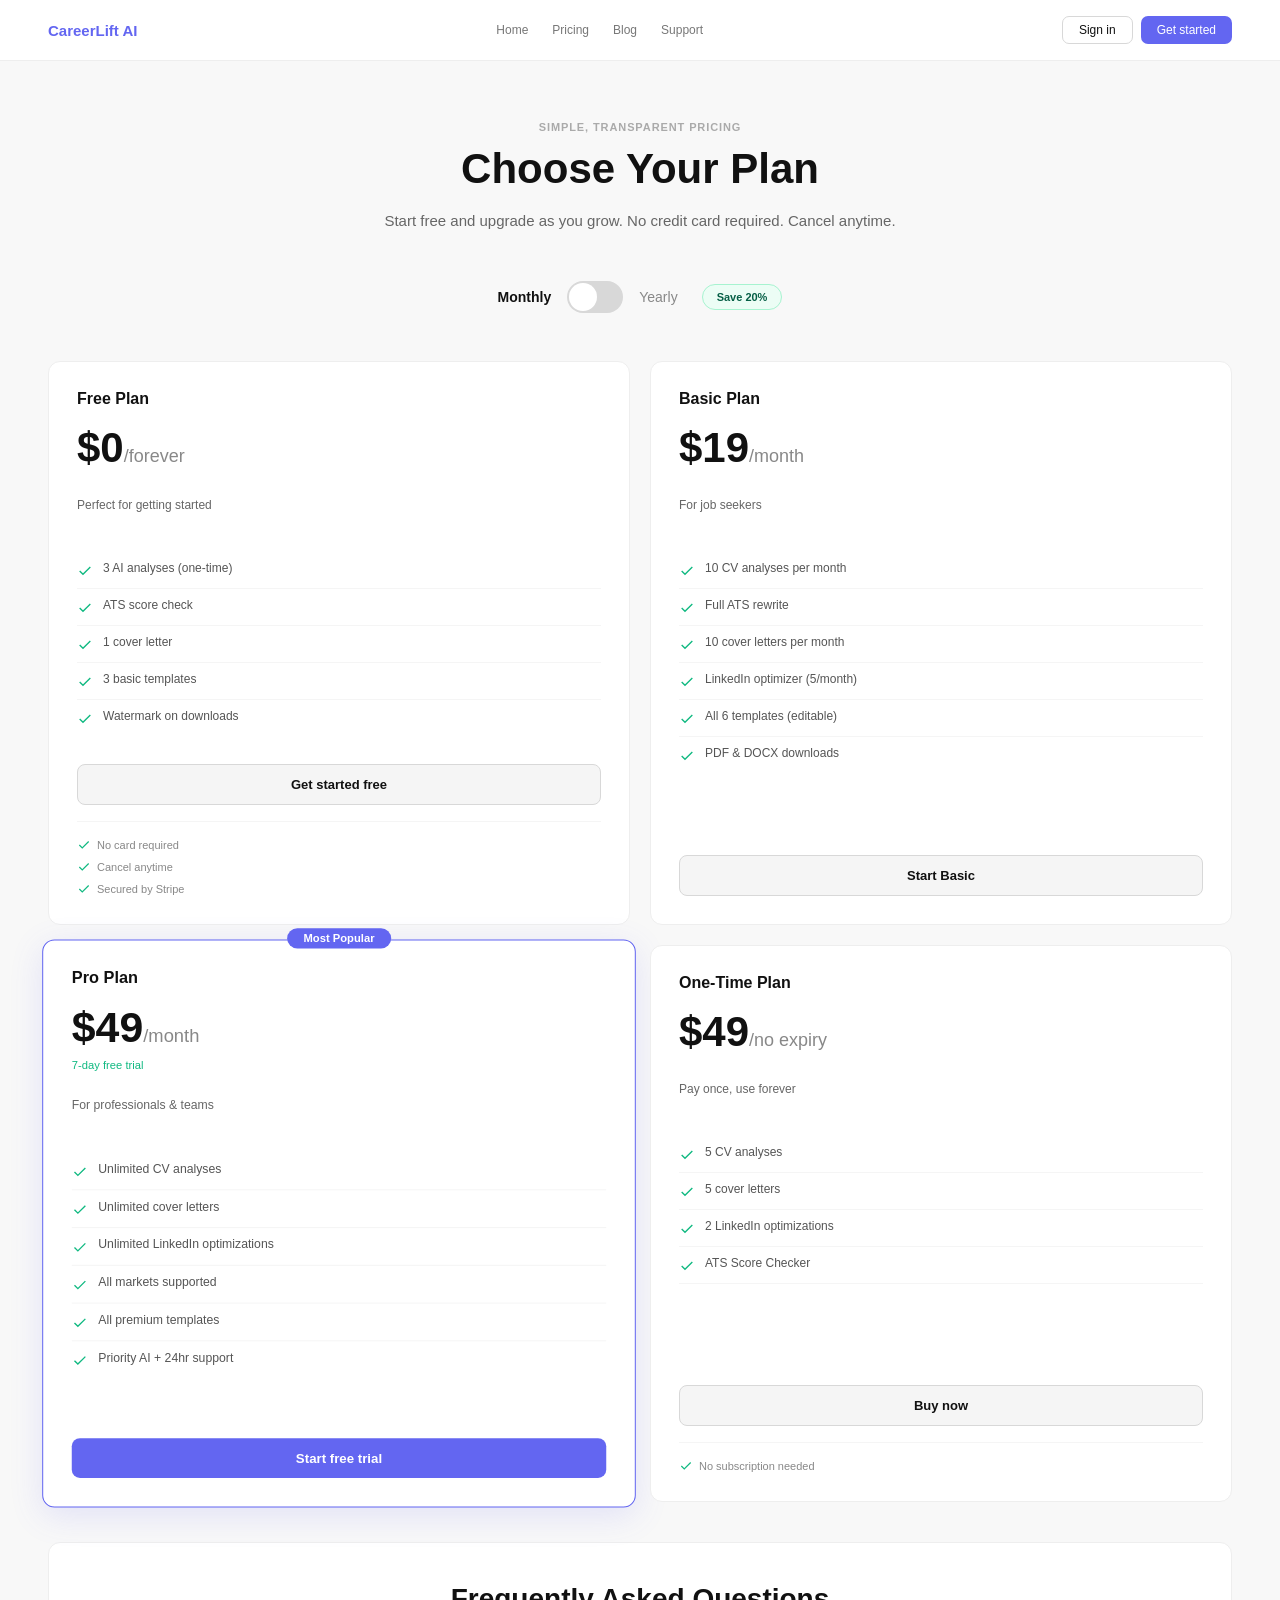
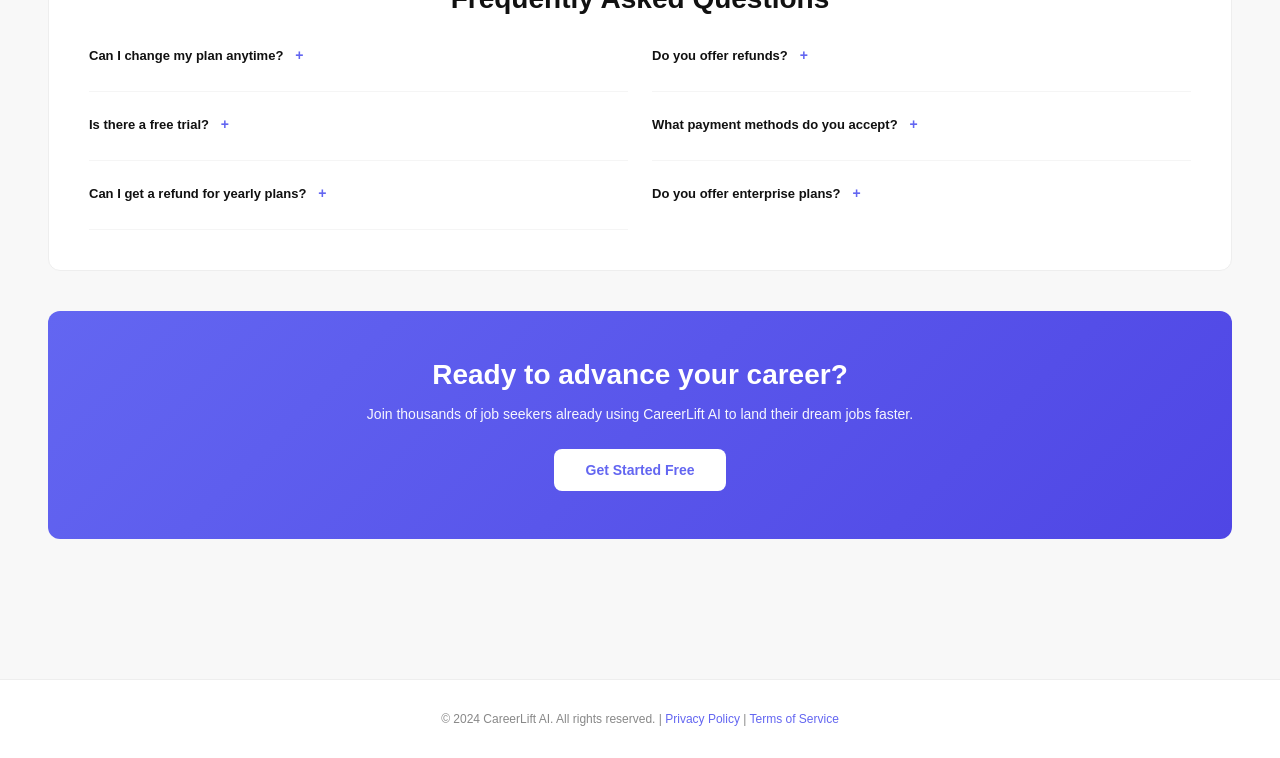
==== pricing.html @ f277c456 "feat: Add pricing page with monthly/yearly toggle and updated pricing section - Create standalone pr" ====
<!DOCTYPE html>
<html lang="en">
<head>
<meta charset="UTF-8">
<meta name="viewport" content="width=device-width, initial-scale=1.0">
<title>Pricing - CareerLift AI</title>
<style>
*{box-sizing:border-box;margin:0;padding:0}
body{font-family:-apple-system,BlinkMacSystemFont,'Segoe UI',sans-serif;color:#111;font-size:13px;background:#f8f8f8;min-height:100vh}

/* ═══ HEADER ═══ */
.site-nav{display:flex;align-items:center;justify-content:space-between;padding:16px 48px;border-bottom:1px solid #eee;background:#fff}
.nav-logo{font-size:15px;font-weight:700;color:#6366F1}
.nav-links{display:flex;gap:24px}
.nav-links a{font-size:12px;color:#777;cursor:pointer;text-decoration:none}
.nav-links a:hover{color:#111}
.nav-right{display:flex;gap:8px}
.btn-ghost{padding:6px 16px;border-radius:7px;border:1px solid #d8d8d8;background:#fff;font-size:12px;cursor:pointer;color:#111}
.btn-ghost:hover{background:#f5f5f5}
.btn-indigo{padding:6px 16px;border-radius:7px;background:#6366F1;color:#fff;border:none;font-size:12px;cursor:pointer;font-weight:500}
.btn-indigo:hover{background:#4F46E5}

/* ═══ PRICING SECTION ═══ */
.pricing-section{padding:60px 48px}
.pricing-header{text-align:center;margin-bottom:48px}
.pricing-eyebrow{font-size:11px;font-weight:600;color:#aaa;letter-spacing:.9px;text-transform:uppercase;margin-bottom:12px;display:block}
.pricing-h1{font-size:42px;font-weight:700;color:#111;margin-bottom:16px}
.pricing-sub{font-size:15px;color:#666;line-height:1.6;margin-bottom:32px;max-width:600px;margin-left:auto;margin-right:auto}

/* ═══ TOGGLE ═══ */
.toggle-wrapper{display:flex;align-items:center;justify-content:center;gap:16px;margin-bottom:48px}
.toggle-label{font-size:14px;font-weight:600;color:#111}
.toggle-label.inactive{font-size:14px;font-weight:400;color:#888}
.toggle-switch{position:relative;display:inline-flex;width:56px;height:32px;background:#d8d8d8;border-radius:16px;cursor:pointer;transition:background .3s;border:none;padding:2px}
.toggle-switch.active{background:#6366F1}
.toggle-knob{position:absolute;width:28px;height:28px;background:#fff;border-radius:50%;top:2px;left:2px;transition:left .3s;display:flex;align-items:center;justify-content:center}
.toggle-switch.active .toggle-knob{left:26px}
.savings-badge{display:inline-flex;align-items:center;gap:6px;padding:6px 14px;background:#ECFDF5;border:1px solid #A7F3D0;border-radius:20px;font-size:11px;color:#065F46;font-weight:600;margin-left:8px}

/* ═══ PLANS GRID ═══ */
.plans-grid{display:grid;grid-template-columns:repeat(4,1fr);gap:20px;margin-bottom:40px}

@media(max-width:1400px){.plans-grid{grid-template-columns:repeat(2,1fr)}}
@media(max-width:768px){.plans-grid{grid-template-columns:1fr}}

.plan-card{background:#fff;border:1px solid #eee;border-radius:12px;padding:28px;position:relative;transition:all .2s;display:flex;flex-direction:column}
.plan-card:hover{border-color:#c7d2fe;box-shadow:0 4px 20px rgba(99,102,241,.1)}
.plan-card.popular{border-color:#6366F1;box-shadow:0 8px 32px rgba(99,102,241,.15);transform:scale(1.02)}

.popular-badge{position:absolute;top:-12px;left:50%;transform:translateX(-50%);background:#6366F1;color:#fff;padding:4px 16px;border-radius:20px;font-size:11px;font-weight:600;white-space:nowrap}

.plan-name{font-size:16px;font-weight:700;color:#111;margin-bottom:16px}
.plan-price-section{margin-bottom:24px}
.plan-price{font-size:42px;font-weight:700;color:#111}
.plan-price span{font-size:18px;color:#888;font-weight:400}
.plan-period{font-size:12px;color:#888;margin-top:4px}
.plan-trial{font-size:11px;color:#10B981;margin-top:6px;font-weight:500}

.plan-desc{font-size:12px;color:#666;margin-bottom:24px;min-height:32px;line-height:1.5}

.plan-features{list-style:none;margin-bottom:28px;flex-grow:1}
.plan-features li{display:flex;align-items:flex-start;gap:10px;padding:9px 0;border-bottom:1px solid #f5f5f5;font-size:12px;color:#555}
.plan-features li:last-child{border-bottom:none}
.feat-icon{width:16px;height:16px;flex-shrink:0;margin-top:2px}
.feat-icon svg{width:16px;height:16px;stroke:#10B981;fill:none;stroke-width:2}

.plan-button{width:100%;padding:12px;border-radius:8px;border:none;font-size:13px;font-weight:600;cursor:pointer;transition:all .2s}
.plan-button.primary{background:#6366F1;color:#fff}
.plan-button.primary:hover{background:#4F46E5}
.plan-button.secondary{background:#f5f5f5;color:#111;border:1px solid #d8d8d8}
.plan-button.secondary:hover{background:#ebebeb}

.plan-notes{display:flex;flex-direction:column;gap:8px;margin-top:16px;padding-top:16px;border-top:1px solid #f5f5f5;font-size:11px;color:#888}
.note-item{display:flex;align-items:center;gap:6px}
.note-item svg{width:14px;height:14px;stroke:#10B981;fill:none;stroke-width:2;flex-shrink:0}

.faq-section{background:#fff;border-radius:12px;padding:40px;border:1px solid #eee;margin-bottom:40px}
.faq-title{font-size:28px;font-weight:700;color:#111;text-align:center;margin-bottom:32px}
.faq-grid{display:grid;grid-template-columns:repeat(2,1fr);gap:24px}

@media(max-width:768px){.faq-grid{grid-template-columns:1fr}}

.faq-item{padding-bottom:20px;border-bottom:1px solid #f5f5f5}
.faq-item:last-child{border-bottom:none}
.faq-q{font-size:13px;font-weight:600;color:#111;margin-bottom:8px;cursor:pointer;display:flex;align-items:center;gap:8px;user-select:none}
.faq-q:hover{color:#6366F1}
.faq-toggle{font-size:14px;color:#6366F1;width:16px;height:16px;display:flex;align-items:center;justify-content:center}
.faq-a{font-size:12px;color:#666;line-height:1.6;max-height:200px;overflow:hidden;transition:max-height .3s}
.faq-a.hidden{max-height:0;padding:0}
.faq-a:not(.hidden){padding-top:8px}

/* ═══ CTA SECTION ═══ */
.cta-section{background:linear-gradient(135deg,#6366F1 0%,#4F46E5 100%);border-radius:12px;padding:48px;text-align:center;color:#fff;margin-bottom:40px}
.cta-h{font-size:28px;font-weight:700;margin-bottom:12px}
.cta-p{font-size:14px;line-height:1.6;margin-bottom:24px;opacity:.95;max-width:600px;margin-left:auto;margin-right:auto}
.cta-btn{display:inline-block;padding:13px 32px;background:#fff;color:#6366F1;border-radius:8px;font-size:14px;font-weight:600;cursor:pointer;border:none}
.cta-btn:hover{background:#f5f5f5}

/* ═══ FOOTER ═══ */
.footer{background:#fff;border-top:1px solid #eee;padding:32px 48px;text-align:center;color:#888;font-size:12px;margin-top:40px}

/* ═══ RESPONSIVE ═══ */
@media(max-width:1024px){
  .pricing-section{padding:40px 32px}
}

@media(max-width:768px){
  .site-nav{padding:16px 24px;flex-wrap:wrap;gap:12px}
  .nav-links{gap:16px;font-size:11px}
  .pricing-section{padding:32px 20px}
  .pricing-h1{font-size:32px}
  .pricing-header{margin-bottom:36px}
  .toggle-wrapper{flex-wrap:wrap;gap:12px}
  .plan-card.popular{transform:scale(1)}
  .faq-section{padding:24px}
  .cta-section{padding:32px 20px}
}

/* ═══ HIDDEN ELEMENTS ═══ */
.hidden-price{display:none}
</style>
</head>
<body>

<!-- Navigation -->
<div class="site-nav">
  <div class="nav-logo">CareerLift AI</div>
  <div class="nav-links">
    <a href="index.html">Home</a>
    <a href="#pricing">Pricing</a>
    <a href="#">Blog</a>
    <a href="#">Support</a>
  </div>
  <div class="nav-right">
    <button class="btn-ghost">Sign in</button>
    <button class="btn-indigo">Get started</button>
  </div>
</div>

<!-- Pricing Section -->
<section class="pricing-section" id="pricing">
  <div class="pricing-header">
    <span class="pricing-eyebrow">Simple, Transparent Pricing</span>
    <h1 class="pricing-h1">Choose Your Plan</h1>
    <p class="pricing-sub">Start free and upgrade as you grow. No credit card required. Cancel anytime.</p>
  </div>

  <!-- Toggle -->
  <div class="toggle-wrapper">
    <span class="toggle-label">Monthly</span>
    <button class="toggle-switch" id="billingToggle" onclick="toggleBilling()">
      <div class="toggle-knob"></div>
    </button>
    <span class="toggle-label inactive" id="yearlyLabel">Yearly</span>
    <span class="savings-badge">Save 20% <span style="display:none" id="savingsBadge"></span></span>
  </div>

  <!-- Plans Grid -->
  <div class="plans-grid">
    <!-- Free Plan -->
    <div class="plan-card">
      <div class="plan-name">Free Plan</div>
      <div class="plan-price-section">
        <div class="plan-price">$0<span>/forever</span></div>
      </div>
      <p class="plan-desc">Perfect for getting started</p>
      <ul class="plan-features">
        <li>
          <div class="feat-icon"><svg viewBox="0 0 24 24" fill="none" stroke="currentColor"><polyline points="20 6 9 17 4 12"></polyline></svg></div>
          <span>3 AI analyses (one-time)</span>
        </li>
        <li>
          <div class="feat-icon"><svg viewBox="0 0 24 24" fill="none" stroke="currentColor"><polyline points="20 6 9 17 4 12"></polyline></svg></div>
          <span>ATS score check</span>
        </li>
        <li>
          <div class="feat-icon"><svg viewBox="0 0 24 24" fill="none" stroke="currentColor"><polyline points="20 6 9 17 4 12"></polyline></svg></div>
          <span>1 cover letter</span>
        </li>
        <li>
          <div class="feat-icon"><svg viewBox="0 0 24 24" fill="none" stroke="currentColor"><polyline points="20 6 9 17 4 12"></polyline></svg></div>
          <span>3 basic templates</span>
        </li>
        <li>
          <div class="feat-icon"><svg viewBox="0 0 24 24" fill="none" stroke="currentColor"><polyline points="20 6 9 17 4 12"></polyline></svg></div>
          <span>Watermark on downloads</span>
        </li>
      </ul>
      <button class="plan-button secondary">Get started free</button>
      <div class="plan-notes">
        <div class="note-item">
          <svg viewBox="0 0 24 24" fill="none" stroke="currentColor"><polyline points="20 6 9 17 4 12"></polyline></svg>
          <span>No card required</span>
        </div>
        <div class="note-item">
          <svg viewBox="0 0 24 24" fill="none" stroke="currentColor"><polyline points="20 6 9 17 4 12"></polyline></svg>
          <span>Cancel anytime</span>
        </div>
        <div class="note-item">
          <svg viewBox="0 0 24 24" fill="none" stroke="currentColor"><polyline points="20 6 9 17 4 12"></polyline></svg>
          <span>Secured by Stripe</span>
        </div>
      </div>
    </div>

    <!-- Basic Plan -->
    <div class="plan-card">
      <div class="plan-name">Basic Plan</div>
      <div class="plan-price-section">
        <div class="plan-price monthly-price">$19<span>/month</span></div>
        <div class="plan-price yearly-price hidden-price">$16<span>/month (billed $190/yr)</span></div>
      </div>
      <p class="plan-desc">For job seekers</p>
      <ul class="plan-features">
        <li>
          <div class="feat-icon"><svg viewBox="0 0 24 24" fill="none" stroke="currentColor"><polyline points="20 6 9 17 4 12"></polyline></svg></div>
          <span>10 CV analyses per month</span>
        </li>
        <li>
          <div class="feat-icon"><svg viewBox="0 0 24 24" fill="none" stroke="currentColor"><polyline points="20 6 9 17 4 12"></polyline></svg></div>
          <span>Full ATS rewrite</span>
        </li>
        <li>
          <div class="feat-icon"><svg viewBox="0 0 24 24" fill="none" stroke="currentColor"><polyline points="20 6 9 17 4 12"></polyline></svg></div>
          <span>10 cover letters per month</span>
        </li>
        <li>
          <div class="feat-icon"><svg viewBox="0 0 24 24" fill="none" stroke="currentColor"><polyline points="20 6 9 17 4 12"></polyline></svg></div>
          <span>LinkedIn optimizer (5/month)</span>
        </li>
        <li>
          <div class="feat-icon"><svg viewBox="0 0 24 24" fill="none" stroke="currentColor"><polyline points="20 6 9 17 4 12"></polyline></svg></div>
          <span>All 6 templates (editable)</span>
        </li>
        <li>
          <div class="feat-icon"><svg viewBox="0 0 24 24" fill="none" stroke="currentColor"><polyline points="20 6 9 17 4 12"></polyline></svg></div>
          <span>PDF & DOCX downloads</span>
        </li>
      </ul>
      <button class="plan-button secondary">Start Basic</button>
    </div>

    <!-- Pro Plan (Most Popular) -->
    <div class="plan-card popular">
      <div class="popular-badge">Most Popular</div>
      <div class="plan-name">Pro Plan</div>
      <div class="plan-price-section">
        <div class="plan-price monthly-price">$49<span>/month</span></div>
        <div class="plan-price yearly-price hidden-price">$33<span>/month (billed $399/yr)</span></div>
        <div class="plan-trial monthly-price">7-day free trial</div>
        <div class="plan-trial yearly-price hidden-price">7-day free trial</div>
      </div>
      <p class="plan-desc">For professionals & teams</p>
      <ul class="plan-features">
        <li>
          <div class="feat-icon"><svg viewBox="0 0 24 24" fill="none" stroke="currentColor"><polyline points="20 6 9 17 4 12"></polyline></svg></div>
          <span>Unlimited CV analyses</span>
        </li>
        <li>
          <div class="feat-icon"><svg viewBox="0 0 24 24" fill="none" stroke="currentColor"><polyline points="20 6 9 17 4 12"></polyline></svg></div>
          <span>Unlimited cover letters</span>
        </li>
        <li>
          <div class="feat-icon"><svg viewBox="0 0 24 24" fill="none" stroke="currentColor"><polyline points="20 6 9 17 4 12"></polyline></svg></div>
          <span>Unlimited LinkedIn optimizations</span>
        </li>
        <li>
          <div class="feat-icon"><svg viewBox="0 0 24 24" fill="none" stroke="currentColor"><polyline points="20 6 9 17 4 12"></polyline></svg></div>
          <span>All markets supported</span>
        </li>
        <li>
          <div class="feat-icon"><svg viewBox="0 0 24 24" fill="none" stroke="currentColor"><polyline points="20 6 9 17 4 12"></polyline></svg></div>
          <span>All premium templates</span>
        </li>
        <li>
          <div class="feat-icon"><svg viewBox="0 0 24 24" fill="none" stroke="currentColor"><polyline points="20 6 9 17 4 12"></polyline></svg></div>
          <span>Priority AI + 24hr support</span>
        </li>
      </ul>
      <button class="plan-button primary">Start free trial</button>
    </div>

    <!-- One-Time Plan -->
    <div class="plan-card">
      <div class="plan-name">One-Time Plan</div>
      <div class="plan-price-section">
        <div class="plan-price">$49<span>/no expiry</span></div>
      </div>
      <p class="plan-desc">Pay once, use forever</p>
      <ul class="plan-features">
        <li>
          <div class="feat-icon"><svg viewBox="0 0 24 24" fill="none" stroke="currentColor"><polyline points="20 6 9 17 4 12"></polyline></svg></div>
          <span>5 CV analyses</span>
        </li>
        <li>
          <div class="feat-icon"><svg viewBox="0 0 24 24" fill="none" stroke="currentColor"><polyline points="20 6 9 17 4 12"></polyline></svg></div>
          <span>5 cover letters</span>
        </li>
        <li>
          <div class="feat-icon"><svg viewBox="0 0 24 24" fill="none" stroke="currentColor"><polyline points="20 6 9 17 4 12"></polyline></svg></div>
          <span>2 LinkedIn optimizations</span>
        </li>
        <li>
          <div class="feat-icon"><svg viewBox="0 0 24 24" fill="none" stroke="currentColor"><polyline points="20 6 9 17 4 12"></polyline></svg></div>
          <span>ATS Score Checker</span>
        </li>
        <li style="visibility:hidden">
          <div class="feat-icon"><svg viewBox="0 0 24 24" fill="none" stroke="currentColor"><polyline points="20 6 9 17 4 12"></polyline></svg></div>
          <span>Placeholder</span>
        </li>
        <li style="visibility:hidden">
          <div class="feat-icon"><svg viewBox="0 0 24 24" fill="none" stroke="currentColor"><polyline points="20 6 9 17 4 12"></polyline></svg></div>
          <span>Placeholder</span>
        </li>
      </ul>
      <button class="plan-button secondary">Buy now</button>
      <div class="plan-notes">
        <div class="note-item">
          <svg viewBox="0 0 24 24" fill="none" stroke="currentColor"><polyline points="20 6 9 17 4 12"></polyline></svg>
          <span>No subscription needed</span>
        </div>
      </div>
    </div>
  </div>

  <!-- FAQ Section -->
  <div class="faq-section">
    <h2 class="faq-title">Frequently Asked Questions</h2>
    <div class="faq-grid">
      <div class="faq-item">
        <div class="faq-q" onclick="toggleFAQ(this)">
          <span>Can I change my plan anytime?</span>
          <span class="faq-toggle">+</span>
        </div>
        <div class="faq-a hidden">Yes! You can upgrade or downgrade your plan at any time. Changes take effect immediately.</div>
      </div>
      <div class="faq-item">
        <div class="faq-q" onclick="toggleFAQ(this)">
          <span>Do you offer refunds?</span>
          <span class="faq-toggle">+</span>
        </div>
        <div class="faq-a hidden">We offer a 7-day money-back guarantee on all paid plans. No questions asked!</div>
      </div>
      <div class="faq-item">
        <div class="faq-q" onclick="toggleFAQ(this)">
          <span>Is there a free trial?</span>
          <span class="faq-toggle">+</span>
        </div>
        <div class="faq-a hidden">Yes! Pro Plan includes a 7-day free trial. Free Plan is available forever without a card.</div>
      </div>
      <div class="faq-item">
        <div class="faq-q" onclick="toggleFAQ(this)">
          <span>What payment methods do you accept?</span>
          <span class="faq-toggle">+</span>
        </div>
        <div class="faq-a hidden">We accept all major credit cards, Apple Pay, and Google Pay. Secure payments powered by Stripe.</div>
      </div>
      <div class="faq-item">
        <div class="faq-q" onclick="toggleFAQ(this)">
          <span>Can I get a refund for yearly plans?</span>
          <span class="faq-toggle">+</span>
        </div>
        <div class="faq-a hidden">Yes, yearly plans include a 14-day money-back guarantee. Perfect for testing the full feature set.</div>
      </div>
      <div class="faq-item">
        <div class="faq-q" onclick="toggleFAQ(this)">
          <span>Do you offer enterprise plans?</span>
          <span class="faq-toggle">+</span>
        </div>
        <div class="faq-a hidden">Yes! Contact our sales team for custom enterprise pricing and features tailored to your needs.</div>
      </div>
    </div>
  </div>

  <!-- CTA Section -->
  <div class="cta-section">
    <h2 class="cta-h">Ready to advance your career?</h2>
    <p class="cta-p">Join thousands of job seekers already using CareerLift AI to land their dream jobs faster.</p>
    <button class="cta-btn">Get Started Free</button>
  </div>
</section>

<!-- Footer -->
<div class="footer">
  <p>&copy; 2024 CareerLift AI. All rights reserved. | <a href="#" style="color:#6366F1;text-decoration:none">Privacy Policy</a> | <a href="#" style="color:#6366F1;text-decoration:none">Terms of Service</a></p>
</div>

<script>
let isYearly = false;

function toggleBilling() {
  isYearly = !isYearly;
  const toggle = document.getElementById('billingToggle');
  const yearlyLabel = document.getElementById('yearlyLabel');
  
  // Update toggle appearance
  toggle.classList.toggle('active');
  
  // Update labels
  document.querySelector('.toggle-label').classList.toggle('inactive');
  yearlyLabel.classList.toggle('inactive');
  
  // Update all prices
  updateAllPrices();
}

function updateAllPrices() {
  const monthlyPrices = document.querySelectorAll('.monthly-price');
  const yearlyPrices = document.querySelectorAll('.yearly-price');
  
  monthlyPrices.forEach(price => {
    price.classList.toggle('hidden-price');
  });
  
  yearlyPrices.forEach(price => {
    price.classList.toggle('hidden-price');
  });
}

function toggleFAQ(element) {
  const answer = element.nextElementSibling;
  const toggle = element.querySelector('.faq-toggle');
  
  answer.classList.toggle('hidden');
  toggle.textContent = answer.classList.contains('hidden') ? '+' : '−';
}

// Smooth scroll for anchor links
document.querySelectorAll('a[href^="#"]').forEach(anchor => {
  anchor.addEventListener('click', function(e) {
    const href = this.getAttribute('href');
    if (href !== '#' && document.querySelector(href)) {
      e.preventDefault();
      document.querySelector(href).scrollIntoView({behavior: 'smooth'});
    }
  });
});
</script>

</body>
</html>
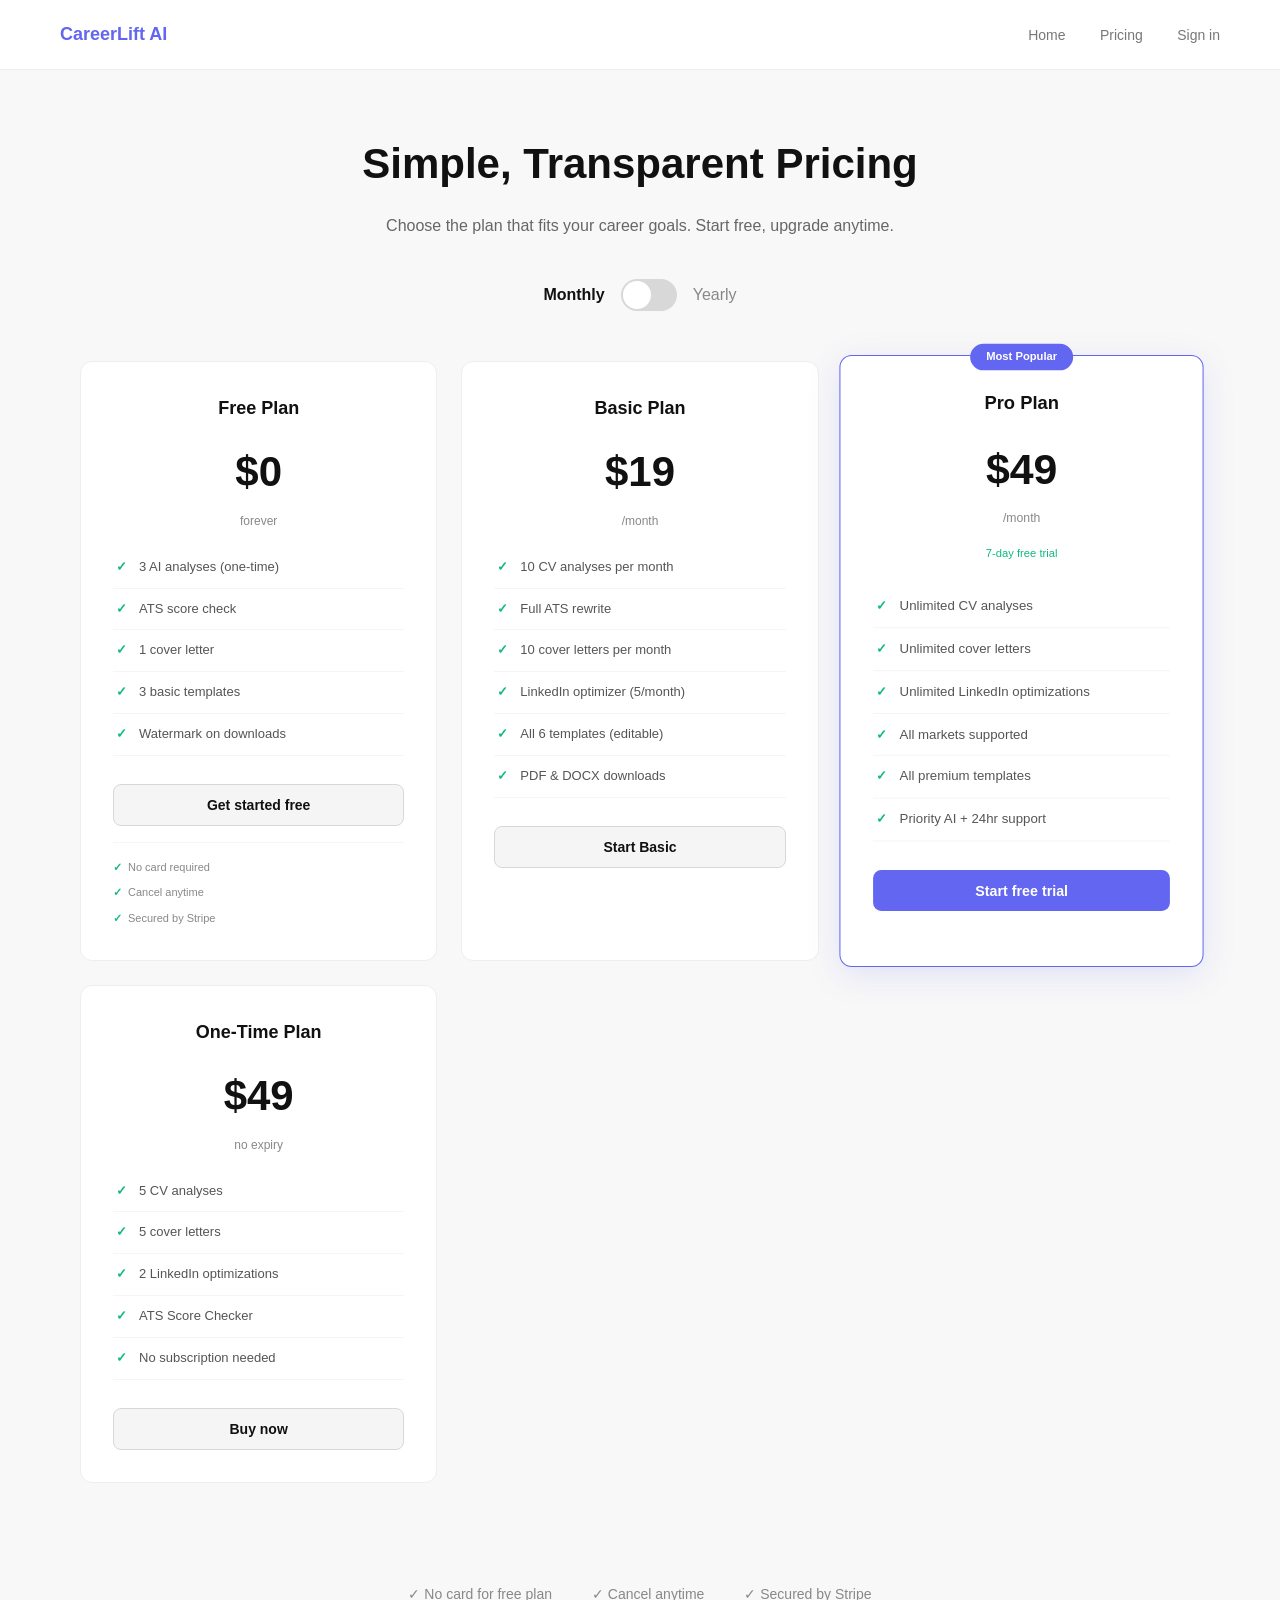
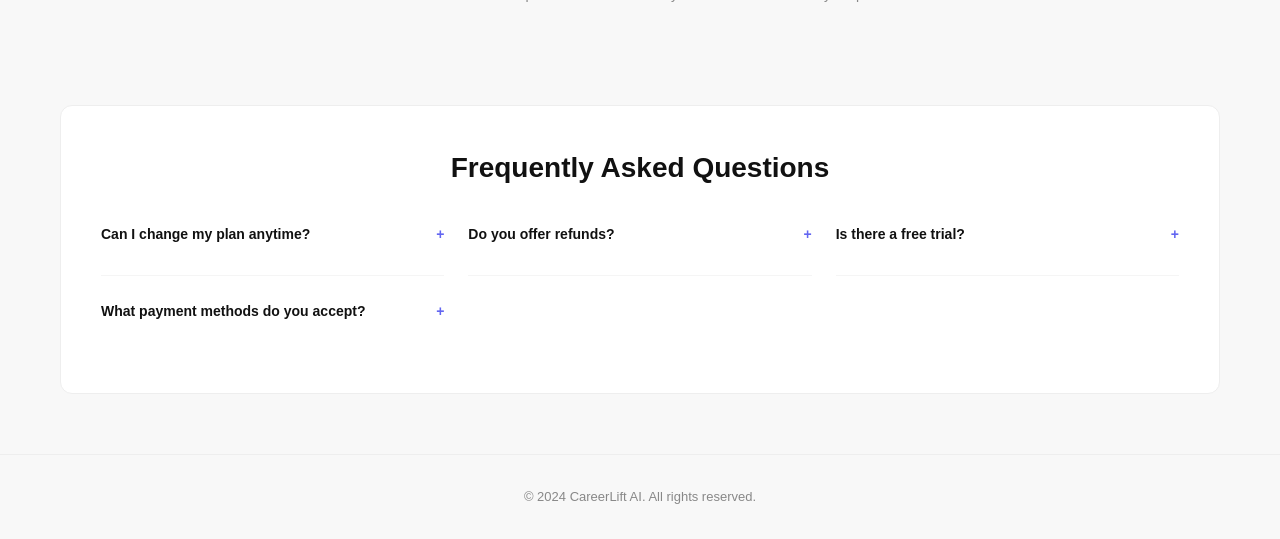
==== commit 5d46b6ad: "fix: Simplify pricing.html - complete standalone page with inline CSS/JS MAJOR FIX: - Removed all ex" ====
--- a/pricing.html
+++ b/pricing.html
@@ -5,326 +5,382 @@
 <meta name="viewport" content="width=device-width, initial-scale=1.0">
 <title>Pricing - CareerLift AI</title>
 <style>
-*{box-sizing:border-box;margin:0;padding:0}
-body{font-family:-apple-system,BlinkMacSystemFont,'Segoe UI',sans-serif;color:#111;font-size:13px;background:#f8f8f8;min-height:100vh}
-
-/* ═══ HEADER ═══ */
-.site-nav{display:flex;align-items:center;justify-content:space-between;padding:16px 48px;border-bottom:1px solid #eee;background:#fff}
-.nav-logo{font-size:15px;font-weight:700;color:#6366F1}
-.nav-links{display:flex;gap:24px}
-.nav-links a{font-size:12px;color:#777;cursor:pointer;text-decoration:none}
-.nav-links a:hover{color:#111}
-.nav-right{display:flex;gap:8px}
-.btn-ghost{padding:6px 16px;border-radius:7px;border:1px solid #d8d8d8;background:#fff;font-size:12px;cursor:pointer;color:#111}
-.btn-ghost:hover{background:#f5f5f5}
-.btn-indigo{padding:6px 16px;border-radius:7px;background:#6366F1;color:#fff;border:none;font-size:12px;cursor:pointer;font-weight:500}
-.btn-indigo:hover{background:#4F46E5}
-
-/* ═══ PRICING SECTION ═══ */
-.pricing-section{padding:60px 48px}
-.pricing-header{text-align:center;margin-bottom:48px}
-.pricing-eyebrow{font-size:11px;font-weight:600;color:#aaa;letter-spacing:.9px;text-transform:uppercase;margin-bottom:12px;display:block}
-.pricing-h1{font-size:42px;font-weight:700;color:#111;margin-bottom:16px}
-.pricing-sub{font-size:15px;color:#666;line-height:1.6;margin-bottom:32px;max-width:600px;margin-left:auto;margin-right:auto}
-
-/* ═══ TOGGLE ═══ */
-.toggle-wrapper{display:flex;align-items:center;justify-content:center;gap:16px;margin-bottom:48px}
-.toggle-label{font-size:14px;font-weight:600;color:#111}
-.toggle-label.inactive{font-size:14px;font-weight:400;color:#888}
-.toggle-switch{position:relative;display:inline-flex;width:56px;height:32px;background:#d8d8d8;border-radius:16px;cursor:pointer;transition:background .3s;border:none;padding:2px}
-.toggle-switch.active{background:#6366F1}
-.toggle-knob{position:absolute;width:28px;height:28px;background:#fff;border-radius:50%;top:2px;left:2px;transition:left .3s;display:flex;align-items:center;justify-content:center}
-.toggle-switch.active .toggle-knob{left:26px}
-.savings-badge{display:inline-flex;align-items:center;gap:6px;padding:6px 14px;background:#ECFDF5;border:1px solid #A7F3D0;border-radius:20px;font-size:11px;color:#065F46;font-weight:600;margin-left:8px}
-
-/* ═══ PLANS GRID ═══ */
-.plans-grid{display:grid;grid-template-columns:repeat(4,1fr);gap:20px;margin-bottom:40px}
-
-@media(max-width:1400px){.plans-grid{grid-template-columns:repeat(2,1fr)}}
-@media(max-width:768px){.plans-grid{grid-template-columns:1fr}}
-
-.plan-card{background:#fff;border:1px solid #eee;border-radius:12px;padding:28px;position:relative;transition:all .2s;display:flex;flex-direction:column}
-.plan-card:hover{border-color:#c7d2fe;box-shadow:0 4px 20px rgba(99,102,241,.1)}
-.plan-card.popular{border-color:#6366F1;box-shadow:0 8px 32px rgba(99,102,241,.15);transform:scale(1.02)}
-
-.popular-badge{position:absolute;top:-12px;left:50%;transform:translateX(-50%);background:#6366F1;color:#fff;padding:4px 16px;border-radius:20px;font-size:11px;font-weight:600;white-space:nowrap}
-
-.plan-name{font-size:16px;font-weight:700;color:#111;margin-bottom:16px}
-.plan-price-section{margin-bottom:24px}
-.plan-price{font-size:42px;font-weight:700;color:#111}
-.plan-price span{font-size:18px;color:#888;font-weight:400}
-.plan-period{font-size:12px;color:#888;margin-top:4px}
-.plan-trial{font-size:11px;color:#10B981;margin-top:6px;font-weight:500}
-
-.plan-desc{font-size:12px;color:#666;margin-bottom:24px;min-height:32px;line-height:1.5}
-
-.plan-features{list-style:none;margin-bottom:28px;flex-grow:1}
-.plan-features li{display:flex;align-items:flex-start;gap:10px;padding:9px 0;border-bottom:1px solid #f5f5f5;font-size:12px;color:#555}
-.plan-features li:last-child{border-bottom:none}
-.feat-icon{width:16px;height:16px;flex-shrink:0;margin-top:2px}
-.feat-icon svg{width:16px;height:16px;stroke:#10B981;fill:none;stroke-width:2}
-
-.plan-button{width:100%;padding:12px;border-radius:8px;border:none;font-size:13px;font-weight:600;cursor:pointer;transition:all .2s}
-.plan-button.primary{background:#6366F1;color:#fff}
-.plan-button.primary:hover{background:#4F46E5}
-.plan-button.secondary{background:#f5f5f5;color:#111;border:1px solid #d8d8d8}
-.plan-button.secondary:hover{background:#ebebeb}
-
-.plan-notes{display:flex;flex-direction:column;gap:8px;margin-top:16px;padding-top:16px;border-top:1px solid #f5f5f5;font-size:11px;color:#888}
-.note-item{display:flex;align-items:center;gap:6px}
-.note-item svg{width:14px;height:14px;stroke:#10B981;fill:none;stroke-width:2;flex-shrink:0}
-
-.faq-section{background:#fff;border-radius:12px;padding:40px;border:1px solid #eee;margin-bottom:40px}
-.faq-title{font-size:28px;font-weight:700;color:#111;text-align:center;margin-bottom:32px}
-.faq-grid{display:grid;grid-template-columns:repeat(2,1fr);gap:24px}
-
-@media(max-width:768px){.faq-grid{grid-template-columns:1fr}}
-
-.faq-item{padding-bottom:20px;border-bottom:1px solid #f5f5f5}
-.faq-item:last-child{border-bottom:none}
-.faq-q{font-size:13px;font-weight:600;color:#111;margin-bottom:8px;cursor:pointer;display:flex;align-items:center;gap:8px;user-select:none}
-.faq-q:hover{color:#6366F1}
-.faq-toggle{font-size:14px;color:#6366F1;width:16px;height:16px;display:flex;align-items:center;justify-content:center}
-.faq-a{font-size:12px;color:#666;line-height:1.6;max-height:200px;overflow:hidden;transition:max-height .3s}
-.faq-a.hidden{max-height:0;padding:0}
-.faq-a:not(.hidden){padding-top:8px}
-
-/* ═══ CTA SECTION ═══ */
-.cta-section{background:linear-gradient(135deg,#6366F1 0%,#4F46E5 100%);border-radius:12px;padding:48px;text-align:center;color:#fff;margin-bottom:40px}
-.cta-h{font-size:28px;font-weight:700;margin-bottom:12px}
-.cta-p{font-size:14px;line-height:1.6;margin-bottom:24px;opacity:.95;max-width:600px;margin-left:auto;margin-right:auto}
-.cta-btn{display:inline-block;padding:13px 32px;background:#fff;color:#6366F1;border-radius:8px;font-size:14px;font-weight:600;cursor:pointer;border:none}
-.cta-btn:hover{background:#f5f5f5}
-
-/* ═══ FOOTER ═══ */
-.footer{background:#fff;border-top:1px solid #eee;padding:32px 48px;text-align:center;color:#888;font-size:12px;margin-top:40px}
-
-/* ═══ RESPONSIVE ═══ */
-@media(max-width:1024px){
-  .pricing-section{padding:40px 32px}
-}
-
-@media(max-width:768px){
-  .site-nav{padding:16px 24px;flex-wrap:wrap;gap:12px}
-  .nav-links{gap:16px;font-size:11px}
-  .pricing-section{padding:32px 20px}
-  .pricing-h1{font-size:32px}
-  .pricing-header{margin-bottom:36px}
-  .toggle-wrapper{flex-wrap:wrap;gap:12px}
-  .plan-card.popular{transform:scale(1)}
-  .faq-section{padding:24px}
-  .cta-section{padding:32px 20px}
-}
-
-/* ═══ HIDDEN ELEMENTS ═══ */
-.hidden-price{display:none}
+* { margin: 0; padding: 0; box-sizing: border-box; }
+body { 
+  font-family: -apple-system, BlinkMacSystemFont, 'Segoe UI', sans-serif;
+  background: #f8f8f8;
+  color: #111;
+  line-height: 1.6;
+}
+.container { max-width: 1200px; margin: 0 auto; padding: 0 20px; }
+header {
+  background: #fff;
+  padding: 20px 0;
+  border-bottom: 1px solid #eee;
+  position: sticky;
+  top: 0;
+  z-index: 100;
+}
+.header-content {
+  display: flex;
+  justify-content: space-between;
+  align-items: center;
+}
+.logo { font-size: 18px; font-weight: 700; color: #6366F1; }
+nav a { margin-left: 30px; color: #777; text-decoration: none; font-size: 14px; }
+nav a:hover { color: #111; }
+.pricing-hero {
+  text-align: center;
+  padding: 60px 20px;
+}
+.pricing-hero h1 {
+  font-size: 42px;
+  font-weight: 700;
+  margin-bottom: 16px;
+  color: #111;
+}
+.pricing-hero p {
+  font-size: 16px;
+  color: #666;
+  max-width: 600px;
+  margin: 0 auto 40px;
+}
+.toggle-container {
+  display: flex;
+  align-items: center;
+  justify-content: center;
+  gap: 16px;
+  margin-bottom: 50px;
+}
+.toggle-switch {
+  width: 56px;
+  height: 32px;
+  background: #d8d8d8;
+  border-radius: 16px;
+  border: none;
+  cursor: pointer;
+  position: relative;
+  transition: background 0.3s;
+}
+.toggle-switch.active {
+  background: #6366F1;
+}
+.toggle-knob {
+  width: 28px;
+  height: 28px;
+  background: #fff;
+  border-radius: 50%;
+  position: absolute;
+  top: 2px;
+  left: 2px;
+  transition: left 0.3s;
+}
+.toggle-switch.active .toggle-knob {
+  left: 26px;
+}
+.label { font-weight: 600; cursor: pointer; }
+.label.inactive { color: #888; font-weight: 400; }
+.badge { background: #ECFDF5; color: #065F46; padding: 6px 14px; border-radius: 20px; font-size: 11px; font-weight: 600; margin-left: 8px; }
+.plans-grid {
+  display: grid;
+  grid-template-columns: repeat(auto-fit, minmax(280px, 1fr));
+  gap: 24px;
+  margin-bottom: 60px;
+}
+.plan {
+  background: #fff;
+  border: 1px solid #eee;
+  border-radius: 12px;
+  padding: 32px;
+  position: relative;
+  transition: all 0.2s;
+}
+.plan:hover {
+  border-color: #c7d2fe;
+  box-shadow: 0 4px 20px rgba(99, 102, 241, 0.1);
+}
+.plan.popular {
+  border-color: #6366F1;
+  position: relative;
+  transform: scale(1.02);
+  box-shadow: 0 8px 32px rgba(99, 102, 241, 0.15);
+}
+.popular-badge {
+  position: absolute;
+  top: -12px;
+  left: 50%;
+  transform: translateX(-50%);
+  background: #6366F1;
+  color: #fff;
+  padding: 4px 16px;
+  border-radius: 20px;
+  font-size: 11px;
+  font-weight: 600;
+}
+.plan-name {
+  font-size: 18px;
+  font-weight: 700;
+  color: #111;
+  margin-bottom: 16px;
+}
+.plan-price {
+  font-size: 42px;
+  font-weight: 700;
+  color: #111;
+  margin-bottom: 6px;
+}
+.plan-price-period {
+  font-size: 12px;
+  color: #888;
+  margin-bottom: 16px;
+}
+.plan-trial {
+  font-size: 11px;
+  color: #10B981;
+  font-weight: 500;
+  margin-bottom: 20px;
+  min-height: 20px;
+}
+.plan-features {
+  list-style: none;
+  margin-bottom: 28px;
+  flex-grow: 1;
+}
+.plan-features li {
+  padding: 10px 0;
+  border-bottom: 1px solid #f5f5f5;
+  font-size: 13px;
+  color: #555;
+  display: flex;
+  gap: 10px;
+}
+.plan-features li:before {
+  content: "✓";
+  color: #10B981;
+  font-weight: 700;
+  min-width: 16px;
+}
+.plan-btn {
+  width: 100%;
+  padding: 12px;
+  border-radius: 8px;
+  border: none;
+  font-size: 14px;
+  font-weight: 600;
+  cursor: pointer;
+  transition: all 0.2s;
+}
+.btn-primary {
+  background: #6366F1;
+  color: #fff;
+}
+.btn-primary:hover {
+  background: #4F46E5;
+}
+.btn-secondary {
+  background: #f5f5f5;
+  color: #111;
+  border: 1px solid #d8d8d8;
+}
+.btn-secondary:hover {
+  background: #ebebeb;
+}
+.plan-notes {
+  display: flex;
+  flex-direction: column;
+  gap: 8px;
+  margin-top: 16px;
+  padding-top: 16px;
+  border-top: 1px solid #f5f5f5;
+  font-size: 11px;
+  color: #888;
+}
+.note-item {
+  display: flex;
+  gap: 6px;
+}
+.note-item:before {
+  content: "✓";
+  color: #10B981;
+  font-weight: 700;
+}
+.trust-footer {
+  display: flex;
+  justify-content: center;
+  gap: 40px;
+  padding: 40px 0;
+  font-size: 14px;
+  color: #888;
+  flex-wrap: wrap;
+}
+.faq {
+  background: #fff;
+  border-radius: 12px;
+  padding: 40px;
+  border: 1px solid #eee;
+}
+.faq-title {
+  font-size: 28px;
+  font-weight: 700;
+  text-align: center;
+  margin-bottom: 32px;
+}
+.faq-grid {
+  display: grid;
+  grid-template-columns: repeat(auto-fit, minmax(300px, 1fr));
+  gap: 24px;
+}
+.faq-item { padding-bottom: 20px; border-bottom: 1px solid #f5f5f5; }
+.faq-item:last-child { border-bottom: none; }
+.faq-q {
+  font-size: 14px;
+  font-weight: 600;
+  color: #111;
+  cursor: pointer;
+  display: flex;
+  justify-content: space-between;
+  align-items: center;
+}
+.faq-q:hover { color: #6366F1; }
+.faq-toggle { color: #6366F1; }
+.faq-a {
+  font-size: 13px;
+  color: #666;
+  margin-top: 10px;
+  line-height: 1.6;
+  max-height: 500px;
+  overflow: hidden;
+  transition: max-height 0.3s;
+}
+.faq-a.hidden { max-height: 0; }
+footer {
+  text-align: center;
+  padding: 32px 0;
+  color: #888;
+  font-size: 13px;
+  border-top: 1px solid #eee;
+  margin-top: 60px;
+}
+@media (max-width: 768px) {
+  .plans-grid { grid-template-columns: 1fr; }
+  .plan.popular { transform: scale(1); }
+  .pricing-hero h1 { font-size: 32px; }
+  .toggle-container { flex-wrap: wrap; }
+  .trust-footer { gap: 20px; }
+}
 </style>
 </head>
 <body>
 
-<!-- Navigation -->
-<div class="site-nav">
-  <div class="nav-logo">CareerLift AI</div>
-  <div class="nav-links">
-    <a href="index.html">Home</a>
-    <a href="#pricing">Pricing</a>
-    <a href="#">Blog</a>
-    <a href="#">Support</a>
-  </div>
-  <div class="nav-right">
-    <button class="btn-ghost">Sign in</button>
-    <button class="btn-indigo">Get started</button>
-  </div>
-</div>
-
-<!-- Pricing Section -->
-<section class="pricing-section" id="pricing">
-  <div class="pricing-header">
-    <span class="pricing-eyebrow">Simple, Transparent Pricing</span>
-    <h1 class="pricing-h1">Choose Your Plan</h1>
-    <p class="pricing-sub">Start free and upgrade as you grow. No credit card required. Cancel anytime.</p>
-  </div>
-
-  <!-- Toggle -->
-  <div class="toggle-wrapper">
-    <span class="toggle-label">Monthly</span>
-    <button class="toggle-switch" id="billingToggle" onclick="toggleBilling()">
-      <div class="toggle-knob"></div>
-    </button>
-    <span class="toggle-label inactive" id="yearlyLabel">Yearly</span>
-    <span class="savings-badge">Save 20% <span style="display:none" id="savingsBadge"></span></span>
-  </div>
-
-  <!-- Plans Grid -->
-  <div class="plans-grid">
-    <!-- Free Plan -->
-    <div class="plan-card">
-      <div class="plan-name">Free Plan</div>
-      <div class="plan-price-section">
-        <div class="plan-price">$0<span>/forever</span></div>
-      </div>
-      <p class="plan-desc">Perfect for getting started</p>
-      <ul class="plan-features">
-        <li>
-          <div class="feat-icon"><svg viewBox="0 0 24 24" fill="none" stroke="currentColor"><polyline points="20 6 9 17 4 12"></polyline></svg></div>
-          <span>3 AI analyses (one-time)</span>
-        </li>
-        <li>
-          <div class="feat-icon"><svg viewBox="0 0 24 24" fill="none" stroke="currentColor"><polyline points="20 6 9 17 4 12"></polyline></svg></div>
-          <span>ATS score check</span>
-        </li>
-        <li>
-          <div class="feat-icon"><svg viewBox="0 0 24 24" fill="none" stroke="currentColor"><polyline points="20 6 9 17 4 12"></polyline></svg></div>
-          <span>1 cover letter</span>
-        </li>
-        <li>
-          <div class="feat-icon"><svg viewBox="0 0 24 24" fill="none" stroke="currentColor"><polyline points="20 6 9 17 4 12"></polyline></svg></div>
-          <span>3 basic templates</span>
-        </li>
-        <li>
-          <div class="feat-icon"><svg viewBox="0 0 24 24" fill="none" stroke="currentColor"><polyline points="20 6 9 17 4 12"></polyline></svg></div>
-          <span>Watermark on downloads</span>
-        </li>
-      </ul>
-      <button class="plan-button secondary">Get started free</button>
-      <div class="plan-notes">
-        <div class="note-item">
-          <svg viewBox="0 0 24 24" fill="none" stroke="currentColor"><polyline points="20 6 9 17 4 12"></polyline></svg>
-          <span>No card required</span>
-        </div>
-        <div class="note-item">
-          <svg viewBox="0 0 24 24" fill="none" stroke="currentColor"><polyline points="20 6 9 17 4 12"></polyline></svg>
-          <span>Cancel anytime</span>
-        </div>
-        <div class="note-item">
-          <svg viewBox="0 0 24 24" fill="none" stroke="currentColor"><polyline points="20 6 9 17 4 12"></polyline></svg>
-          <span>Secured by Stripe</span>
-        </div>
-      </div>
-    </div>
-
-    <!-- Basic Plan -->
-    <div class="plan-card">
-      <div class="plan-name">Basic Plan</div>
-      <div class="plan-price-section">
-        <div class="plan-price monthly-price">$19<span>/month</span></div>
-        <div class="plan-price yearly-price hidden-price">$16<span>/month (billed $190/yr)</span></div>
-      </div>
-      <p class="plan-desc">For job seekers</p>
-      <ul class="plan-features">
-        <li>
-          <div class="feat-icon"><svg viewBox="0 0 24 24" fill="none" stroke="currentColor"><polyline points="20 6 9 17 4 12"></polyline></svg></div>
-          <span>10 CV analyses per month</span>
-        </li>
-        <li>
-          <div class="feat-icon"><svg viewBox="0 0 24 24" fill="none" stroke="currentColor"><polyline points="20 6 9 17 4 12"></polyline></svg></div>
-          <span>Full ATS rewrite</span>
-        </li>
-        <li>
-          <div class="feat-icon"><svg viewBox="0 0 24 24" fill="none" stroke="currentColor"><polyline points="20 6 9 17 4 12"></polyline></svg></div>
-          <span>10 cover letters per month</span>
-        </li>
-        <li>
-          <div class="feat-icon"><svg viewBox="0 0 24 24" fill="none" stroke="currentColor"><polyline points="20 6 9 17 4 12"></polyline></svg></div>
-          <span>LinkedIn optimizer (5/month)</span>
-        </li>
-        <li>
-          <div class="feat-icon"><svg viewBox="0 0 24 24" fill="none" stroke="currentColor"><polyline points="20 6 9 17 4 12"></polyline></svg></div>
-          <span>All 6 templates (editable)</span>
-        </li>
-        <li>
-          <div class="feat-icon"><svg viewBox="0 0 24 24" fill="none" stroke="currentColor"><polyline points="20 6 9 17 4 12"></polyline></svg></div>
-          <span>PDF & DOCX downloads</span>
-        </li>
-      </ul>
-      <button class="plan-button secondary">Start Basic</button>
-    </div>
-
-    <!-- Pro Plan (Most Popular) -->
-    <div class="plan-card popular">
-      <div class="popular-badge">Most Popular</div>
-      <div class="plan-name">Pro Plan</div>
-      <div class="plan-price-section">
-        <div class="plan-price monthly-price">$49<span>/month</span></div>
-        <div class="plan-price yearly-price hidden-price">$33<span>/month (billed $399/yr)</span></div>
-        <div class="plan-trial monthly-price">7-day free trial</div>
-        <div class="plan-trial yearly-price hidden-price">7-day free trial</div>
-      </div>
-      <p class="plan-desc">For professionals & teams</p>
-      <ul class="plan-features">
-        <li>
-          <div class="feat-icon"><svg viewBox="0 0 24 24" fill="none" stroke="currentColor"><polyline points="20 6 9 17 4 12"></polyline></svg></div>
-          <span>Unlimited CV analyses</span>
-        </li>
-        <li>
-          <div class="feat-icon"><svg viewBox="0 0 24 24" fill="none" stroke="currentColor"><polyline points="20 6 9 17 4 12"></polyline></svg></div>
-          <span>Unlimited cover letters</span>
-        </li>
-        <li>
-          <div class="feat-icon"><svg viewBox="0 0 24 24" fill="none" stroke="currentColor"><polyline points="20 6 9 17 4 12"></polyline></svg></div>
-          <span>Unlimited LinkedIn optimizations</span>
-        </li>
-        <li>
-          <div class="feat-icon"><svg viewBox="0 0 24 24" fill="none" stroke="currentColor"><polyline points="20 6 9 17 4 12"></polyline></svg></div>
-          <span>All markets supported</span>
-        </li>
-        <li>
-          <div class="feat-icon"><svg viewBox="0 0 24 24" fill="none" stroke="currentColor"><polyline points="20 6 9 17 4 12"></polyline></svg></div>
-          <span>All premium templates</span>
-        </li>
-        <li>
-          <div class="feat-icon"><svg viewBox="0 0 24 24" fill="none" stroke="currentColor"><polyline points="20 6 9 17 4 12"></polyline></svg></div>
-          <span>Priority AI + 24hr support</span>
-        </li>
-      </ul>
-      <button class="plan-button primary">Start free trial</button>
-    </div>
-
-    <!-- One-Time Plan -->
-    <div class="plan-card">
-      <div class="plan-name">One-Time Plan</div>
-      <div class="plan-price-section">
-        <div class="plan-price">$49<span>/no expiry</span></div>
-      </div>
-      <p class="plan-desc">Pay once, use forever</p>
-      <ul class="plan-features">
-        <li>
-          <div class="feat-icon"><svg viewBox="0 0 24 24" fill="none" stroke="currentColor"><polyline points="20 6 9 17 4 12"></polyline></svg></div>
-          <span>5 CV analyses</span>
-        </li>
-        <li>
-          <div class="feat-icon"><svg viewBox="0 0 24 24" fill="none" stroke="currentColor"><polyline points="20 6 9 17 4 12"></polyline></svg></div>
-          <span>5 cover letters</span>
-        </li>
-        <li>
-          <div class="feat-icon"><svg viewBox="0 0 24 24" fill="none" stroke="currentColor"><polyline points="20 6 9 17 4 12"></polyline></svg></div>
-          <span>2 LinkedIn optimizations</span>
-        </li>
-        <li>
-          <div class="feat-icon"><svg viewBox="0 0 24 24" fill="none" stroke="currentColor"><polyline points="20 6 9 17 4 12"></polyline></svg></div>
-          <span>ATS Score Checker</span>
-        </li>
-        <li style="visibility:hidden">
-          <div class="feat-icon"><svg viewBox="0 0 24 24" fill="none" stroke="currentColor"><polyline points="20 6 9 17 4 12"></polyline></svg></div>
-          <span>Placeholder</span>
-        </li>
-        <li style="visibility:hidden">
-          <div class="feat-icon"><svg viewBox="0 0 24 24" fill="none" stroke="currentColor"><polyline points="20 6 9 17 4 12"></polyline></svg></div>
-          <span>Placeholder</span>
-        </li>
-      </ul>
-      <button class="plan-button secondary">Buy now</button>
-      <div class="plan-notes">
-        <div class="note-item">
-          <svg viewBox="0 0 24 24" fill="none" stroke="currentColor"><polyline points="20 6 9 17 4 12"></polyline></svg>
-          <span>No subscription needed</span>
-        </div>
-      </div>
+<header>
+  <div class="container">
+    <div class="header-content">
+      <div class="logo">CareerLift AI</div>
+      <nav>
+        <a href="/">Home</a>
+        <a href="/#pricing">Pricing</a>
+        <a href="/">Sign in</a>
+      </nav>
     </div>
   </div>
+</header>
+
+<div class="container">
+  <div class="pricing-hero">
+    <h1>Simple, Transparent Pricing</h1>
+    <p>Choose the plan that fits your career goals. Start free, upgrade anytime.</p>
+    
+    <div class="toggle-container">
+      <label class="label">Monthly</label>
+      <button class="toggle-switch" id="toggle" onclick="togglePricing()">
+        <div class="toggle-knob"></div>
+      </button>
+      <label class="label inactive" id="yearlyLabel">Yearly</label>
+      <span class="badge" id="savingsBadge" style="display:none;">Save 20%</span>
+    </div>
+
+    <div class="plans-grid">
+      <!-- Free Plan -->
+      <div class="plan">
+        <div class="plan-name">Free Plan</div>
+        <div class="plan-price">$0</div>
+        <div class="plan-price-period">forever</div>
+        <ul class="plan-features">
+          <li>3 AI analyses (one-time)</li>
+          <li>ATS score check</li>
+          <li>1 cover letter</li>
+          <li>3 basic templates</li>
+          <li>Watermark on downloads</li>
+        </ul>
+        <button class="plan-btn btn-secondary">Get started free</button>
+        <div class="plan-notes">
+          <div class="note-item">No card required</div>
+          <div class="note-item">Cancel anytime</div>
+          <div class="note-item">Secured by Stripe</div>
+        </div>
+      </div>
+
+      <!-- Basic Plan -->
+      <div class="plan">
+        <div class="plan-name">Basic Plan</div>
+        <div class="plan-price monthly-price" id="basicPrice">$19</div>
+        <div class="plan-price-period monthly-price" id="basicPeriod">/month</div>
+        <div class="plan-price-period yearly-price hidden" id="basicPriceYearly" style="display:none;">$16/month (billed $190/yr)</div>
+        <ul class="plan-features">
+          <li>10 CV analyses per month</li>
+          <li>Full ATS rewrite</li>
+          <li>10 cover letters per month</li>
+          <li>LinkedIn optimizer (5/month)</li>
+          <li>All 6 templates (editable)</li>
+          <li>PDF &amp; DOCX downloads</li>
+        </ul>
+        <button class="plan-btn btn-secondary">Start Basic</button>
+      </div>
+
+      <!-- Pro Plan -->
+      <div class="plan popular">
+        <div class="popular-badge">Most Popular</div>
+        <div class="plan-name">Pro Plan</div>
+        <div class="plan-price monthly-price" id="proPrice">$49</div>
+        <div class="plan-price-period monthly-price" id="proPeriod">/month</div>
+        <div class="plan-price-period yearly-price hidden" id="proPriceYearly" style="display:none;">$33/month (billed $399/yr)</div>
+        <div class="plan-trial" id="proTrial">7-day free trial</div>
+        <ul class="plan-features">
+          <li>Unlimited CV analyses</li>
+          <li>Unlimited cover letters</li>
+          <li>Unlimited LinkedIn optimizations</li>
+          <li>All markets supported</li>
+          <li>All premium templates</li>
+          <li>Priority AI + 24hr support</li>
+        </ul>
+        <button class="plan-btn btn-primary">Start free trial</button>
+      </div>
+
+      <!-- One-Time Plan -->
+      <div class="plan">
+        <div class="plan-name">One-Time Plan</div>
+        <div class="plan-price">$49</div>
+        <div class="plan-price-period">no expiry</div>
+        <ul class="plan-features">
+          <li>5 CV analyses</li>
+          <li>5 cover letters</li>
+          <li>2 LinkedIn optimizations</li>
+          <li>ATS Score Checker</li>
+          <li>No subscription needed</li>
+        </ul>
+        <button class="plan-btn btn-secondary">Buy now</button>
+      </div>
+    </div>
+
+    <div class="trust-footer">
+      <span>✓ No card for free plan</span>
+      <span>✓ Cancel anytime</span>
+      <span>✓ Secured by Stripe</span>
+    </div>
+  </div>
 
   <!-- FAQ Section -->
-  <div class="faq-section">
+  <div class="faq">
     <h2 class="faq-title">Frequently Asked Questions</h2>
     <div class="faq-grid">
       <div class="faq-item">
@@ -355,87 +411,59 @@
         </div>
         <div class="faq-a hidden">We accept all major credit cards, Apple Pay, and Google Pay. Secure payments powered by Stripe.</div>
       </div>
-      <div class="faq-item">
-        <div class="faq-q" onclick="toggleFAQ(this)">
-          <span>Can I get a refund for yearly plans?</span>
-          <span class="faq-toggle">+</span>
-        </div>
-        <div class="faq-a hidden">Yes, yearly plans include a 14-day money-back guarantee. Perfect for testing the full feature set.</div>
-      </div>
-      <div class="faq-item">
-        <div class="faq-q" onclick="toggleFAQ(this)">
-          <span>Do you offer enterprise plans?</span>
-          <span class="faq-toggle">+</span>
-        </div>
-        <div class="faq-a hidden">Yes! Contact our sales team for custom enterprise pricing and features tailored to your needs.</div>
-      </div>
     </div>
   </div>
-
-  <!-- CTA Section -->
-  <div class="cta-section">
-    <h2 class="cta-h">Ready to advance your career?</h2>
-    <p class="cta-p">Join thousands of job seekers already using CareerLift AI to land their dream jobs faster.</p>
-    <button class="cta-btn">Get Started Free</button>
-  </div>
-</section>
-
-<!-- Footer -->
-<div class="footer">
-  <p>&copy; 2024 CareerLift AI. All rights reserved. | <a href="#" style="color:#6366F1;text-decoration:none">Privacy Policy</a> | <a href="#" style="color:#6366F1;text-decoration:none">Terms of Service</a></p>
 </div>
+
+<footer>
+  <p>&copy; 2024 CareerLift AI. All rights reserved.</p>
+</footer>
 
 <script>
 let isYearly = false;
 
-function toggleBilling() {
+function togglePricing() {
   isYearly = !isYearly;
-  const toggle = document.getElementById('billingToggle');
-  const yearlyLabel = document.getElementById('yearlyLabel');
+  const toggle = document.getElementById('toggle');
+  const badge = document.getElementById('savingsBadge');
   
-  // Update toggle appearance
   toggle.classList.toggle('active');
   
-  // Update labels
-  document.querySelector('.toggle-label').classList.toggle('inactive');
-  yearlyLabel.classList.toggle('inactive');
-  
-  // Update all prices
-  updateAllPrices();
-}
-
-function updateAllPrices() {
-  const monthlyPrices = document.querySelectorAll('.monthly-price');
-  const yearlyPrices = document.querySelectorAll('.yearly-price');
-  
-  monthlyPrices.forEach(price => {
-    price.classList.toggle('hidden-price');
-  });
-  
-  yearlyPrices.forEach(price => {
-    price.classList.toggle('hidden-price');
-  });
+  if (isYearly) {
+    document.querySelector('.label').classList.add('inactive');
+    document.getElementById('yearlyLabel').classList.remove('inactive');
+    badge.style.display = 'inline-block';
+    
+    document.getElementById('basicPrice').style.display = 'none';
+    document.getElementById('basicPeriod').style.display = 'none';
+    document.getElementById('basicPriceYearly').style.display = 'block';
+    
+    document.getElementById('proPrice').style.display = 'none';
+    document.getElementById('proPeriod').style.display = 'none';
+    document.getElementById('proPriceYearly').style.display = 'block';
+  } else {
+    document.querySelector('.label').classList.remove('inactive');
+    document.getElementById('yearlyLabel').classList.add('inactive');
+    badge.style.display = 'none';
+    
+    document.getElementById('basicPrice').style.display = 'block';
+    document.getElementById('basicPeriod').style.display = 'block';
+    document.getElementById('basicPriceYearly').style.display = 'none';
+    
+    document.getElementById('proPrice').style.display = 'block';
+    document.getElementById('proPeriod').style.display = 'block';
+    document.getElementById('proPriceYearly').style.display = 'none';
+  }
 }
 
 function toggleFAQ(element) {
   const answer = element.nextElementSibling;
   const toggle = element.querySelector('.faq-toggle');
-  
   answer.classList.toggle('hidden');
   toggle.textContent = answer.classList.contains('hidden') ? '+' : '−';
 }
-
-// Smooth scroll for anchor links
-document.querySelectorAll('a[href^="#"]').forEach(anchor => {
-  anchor.addEventListener('click', function(e) {
-    const href = this.getAttribute('href');
-    if (href !== '#' && document.querySelector(href)) {
-      e.preventDefault();
-      document.querySelector(href).scrollIntoView({behavior: 'smooth'});
-    }
-  });
-});
 </script>
 
 </body>
 </html>
+
